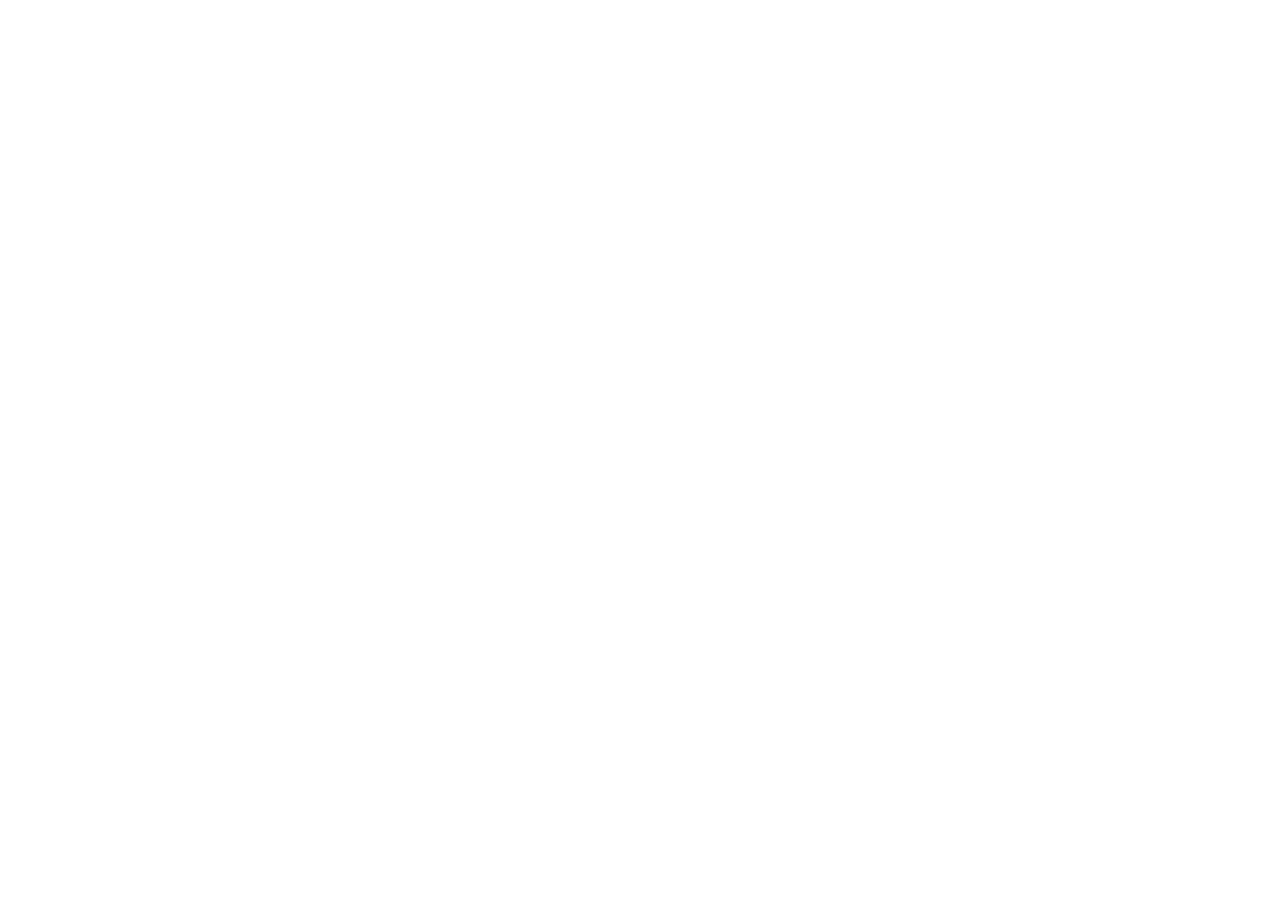
==== index.html @ e7f2ad50 "netflix initialized and banner created" ====
<!DOCTYPE html>
<html lang="en">
<head>
    <meta charset="UTF-8">
    <meta http-equiv="X-UA-Compatible" content="IE=edge">
    <meta name="viewport" content="width=device-width, initial-scale=1.0">
    <title>NETFLIX-CLONE</title>

</head>
<body>
    
</body>
</html>
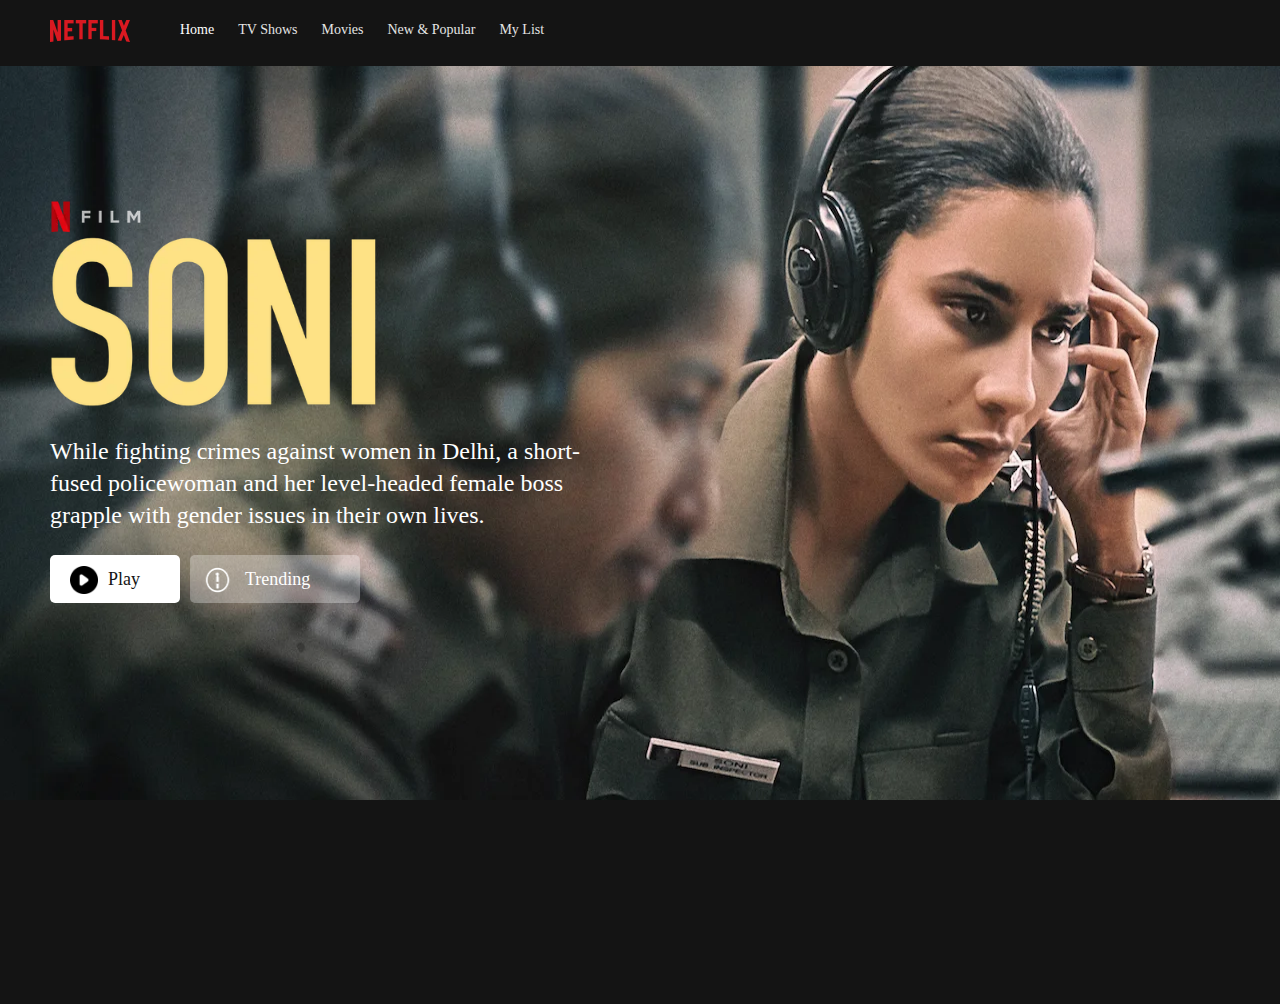
==== commit 8e8e325e: "netflix landing page with banner created" ====
--- a/index.html
+++ b/index.html
@@ -3,11 +3,53 @@
 <head>
     <meta charset="UTF-8">
     <meta http-equiv="X-UA-Compatible" content="IE=edge">
+    <meta http-equiv="Content-Security-Policy" content="upgrade-insecure-requests">
     <meta name="viewport" content="width=device-width, initial-scale=1.0">
     <title>NETFLIX-CLONE</title>
-
+    <link rel="stylesheet" href="./styles/index.css">
+    
 </head>
 <body>
+    <div class="header">
+        <div><img src="./images/netflix_logo.png" alt=""></div>
+        <ul>
+            <li>Home</li>
+            <li>TV Shows</li>
+            <li>Movies</li>
+            <li>New & Popular</li>
+            <li>My List</li>
+        </ul>
+    </div>
+    <div class="home-banner">
+        <div id="home-banner-cover">
+            <img src="./images/home_banner_cover.webp" alt="">
+        </div>
+        <div id="home-banner-trailer">
+            <iframe width="100%" height="800" src="https://www.youtube.com/embed/928gFVXgEPQ" title="YouTube video player" frameborder="0" allow="accelerometer; autoplay; clipboard-write; encrypted-media; gyroscope; picture-in-picture" allowfullscreen></iframe>
+        </div>
+        <div class="home-banner-inner">
+            <img src="./images/home_banner_logo.webp" alt="">
+            <p>While fighting crimes against women in Delhi, a short-fused policewoman and her level-headed female boss grapple with gender issues in their own lives.</p>
+            <div class="home-banner-inner-action">
+                <div id="play-button">
+                    <img src="./images/play-icon.png" alt="">
+                    <p>Play</p>
+                </div>
+                <a href="./trending.html">
+                    <div class="more-info">
+                        <img src="./images/info-icon.png" alt="">
+                        <p>Trending</p>
+                    </div>
+                </a>
+            </div>
+        </div>
+    </div>
+   
     
+   
+   
 </body>
+<script>
+    
+</script>
 </html>--- a/styles/index.css
+++ b/styles/index.css
@@ -0,0 +1,128 @@
+@font-face {
+    font-family: NetflixSans;
+    src: url("./fonts/NetflixSansRegular.ttf")
+    format("truetype");         
+}
+
+@font-face {
+    font-family: NetflixBold;
+    src: url("./fonts/NetflixSansBold.ttf")
+    format("truetype");         
+}
+
+body {
+    margin: 0px 0px 200px 0px;
+    font-family: NetflixSans;
+    background: rgb(20, 20, 20);
+}
+
+h1, h2 {
+    color: white;
+}
+
+.header {
+    width: 100%;
+    position: fixed;
+    background: rgb(20, 20, 20);
+    padding: 20px 50px;
+    display: flex;
+    z-index: 100;
+}
+
+.header img {
+    width: 80px;
+    margin-right: 10px;
+}
+
+.header ul {
+    margin: 0px;
+    list-style-type: none;
+}
+
+.header ul li {
+    display: inline;
+    margin-right: 20px;
+    font-size: 14px;
+    color: #e5e5e5;
+    cursor: pointer;
+}
+
+.header ul li:hover {
+    color: #fafafa;
+}
+
+.header ul li:first-child {
+    color: white;
+}
+
+#home-banner-cover img {
+    width: 100%;
+    height: 800px;
+}
+
+#home-banner-trailer {
+    display: none;
+}
+
+.home-banner-inner {
+    position: absolute;
+    height: 800px;
+    top: 0px;
+    padding: 0px 50px;
+}
+
+.home-banner-inner img {
+    margin-top: 200px;
+    width: 518px;
+}
+
+.home-banner-inner p {
+    font-size: 24px;
+    line-height: 32px;
+    color: white;
+    width: 540px;
+}
+
+.home-banner-inner-action {
+    display: flex;
+}
+
+.home-banner-inner-action a {
+    text-decoration: none;
+}
+
+#play-button {
+    background: white;
+    border-radius: 5px;
+    padding: 8px 20px;
+    display: flex;
+    width: 90px;
+    cursor: pointer;
+}
+
+.more-info {
+    background: rgba(255, 255, 255, 0.3);
+    border-radius: 5px;
+    padding: 8px 10px;
+    display: flex;
+    width: 150px;
+    margin-left: 10px;
+}
+
+#play-button img, .more-info img {
+    width: 35px;
+    height: 28px;
+    margin: 3px 10px 0px 0px;
+}
+
+#play-button p, .more-info p {
+    margin: 0px;
+    color: rgb(20, 20, 20);
+    font-size: 18px;
+}
+
+.more-info p {
+    margin: 0px;
+    color: white;
+    font-size: 18px;
+}
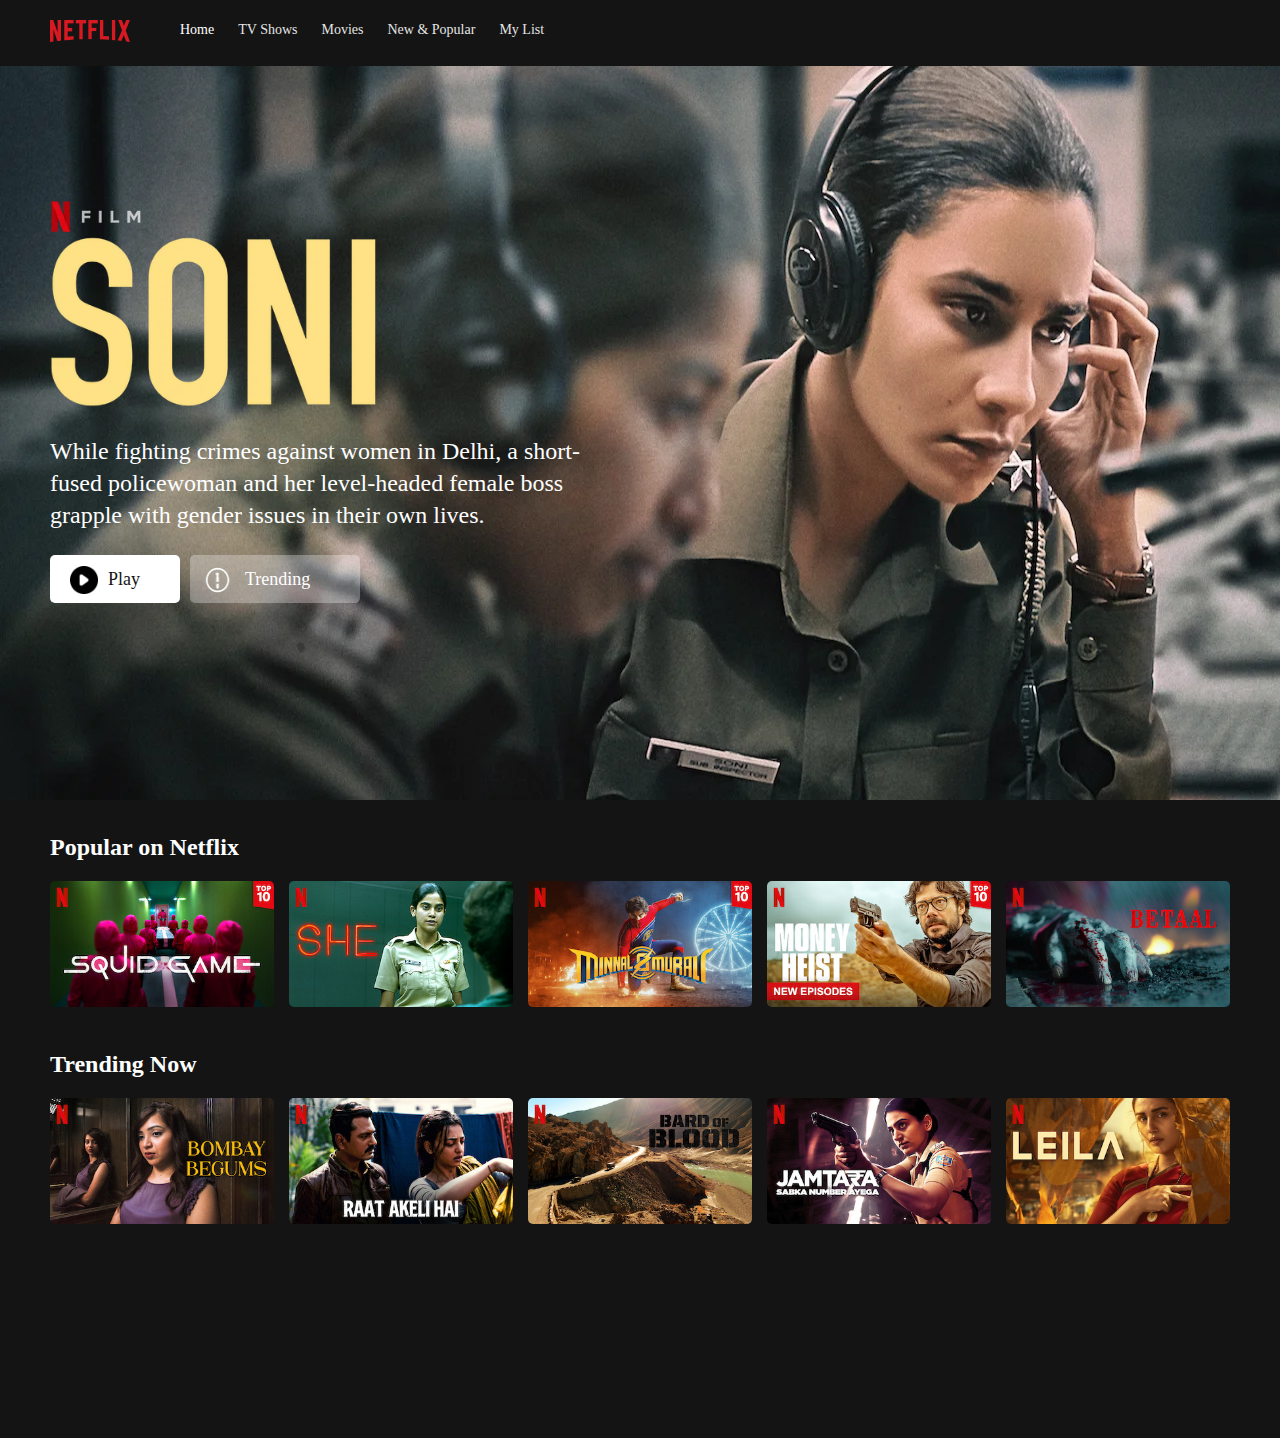
==== commit dbc584b7: "netflix popular and trending now updated" ====
--- a/index.html
+++ b/index.html
@@ -44,9 +44,46 @@
             </div>
         </div>
     </div>
-   
-    
-   
+    <div class="container">
+        <h2>Popular on Netflix</h2>
+        <div class="tiles-container">
+            <div class="tiles">
+                <img src="./images/category-1.jpeg" alt="">
+            </div>
+            <div class="tiles">
+                <img src="./images/category-2.jpeg" alt="">
+            </div>
+            <div class="tiles">
+                <img src="./images/category-3.jpeg" alt="">
+            </div>
+            <div class="tiles">
+                <img src="./images/category-4.jpeg" alt="">
+            </div>
+            <div class="tiles">
+                <img src="./images/category-5.jpeg" alt="">
+            </div>
+        </div>
+    </div>
+    <div class="container">
+        <h2>Trending Now</h2>
+        <div class="tiles-container">
+            <div class="tiles">
+                <img src="./images/category-6.jpeg" alt="">
+            </div>
+            <div class="tiles">
+                <img src="./images/category-7.jpeg" alt="">
+            </div>
+            <div class="tiles">
+                <img src="./images/category-8.jpeg" alt="">
+            </div>
+            <div class="tiles">
+                <img src="./images/category-9.jpeg" alt="">
+            </div>
+            <div class="tiles">
+                <img src="./images/category-10.jpeg" alt="">
+            </div>
+        </div>
+    </div>
    
 </body>
 <script>
--- a/styles/index.css
+++ b/styles/index.css
@@ -126,3 +126,21 @@
     color: white;
     font-size: 18px;
 }
+
+.container {
+    padding: 10px 50px;
+}
+
+.tiles-container {
+    display: flex;
+    justify-content: space-between;
+}
+
+.tiles {
+    width: 19%;
+}
+
+.tiles img {
+    width: 100%;
+    border-radius: 5px;
+}
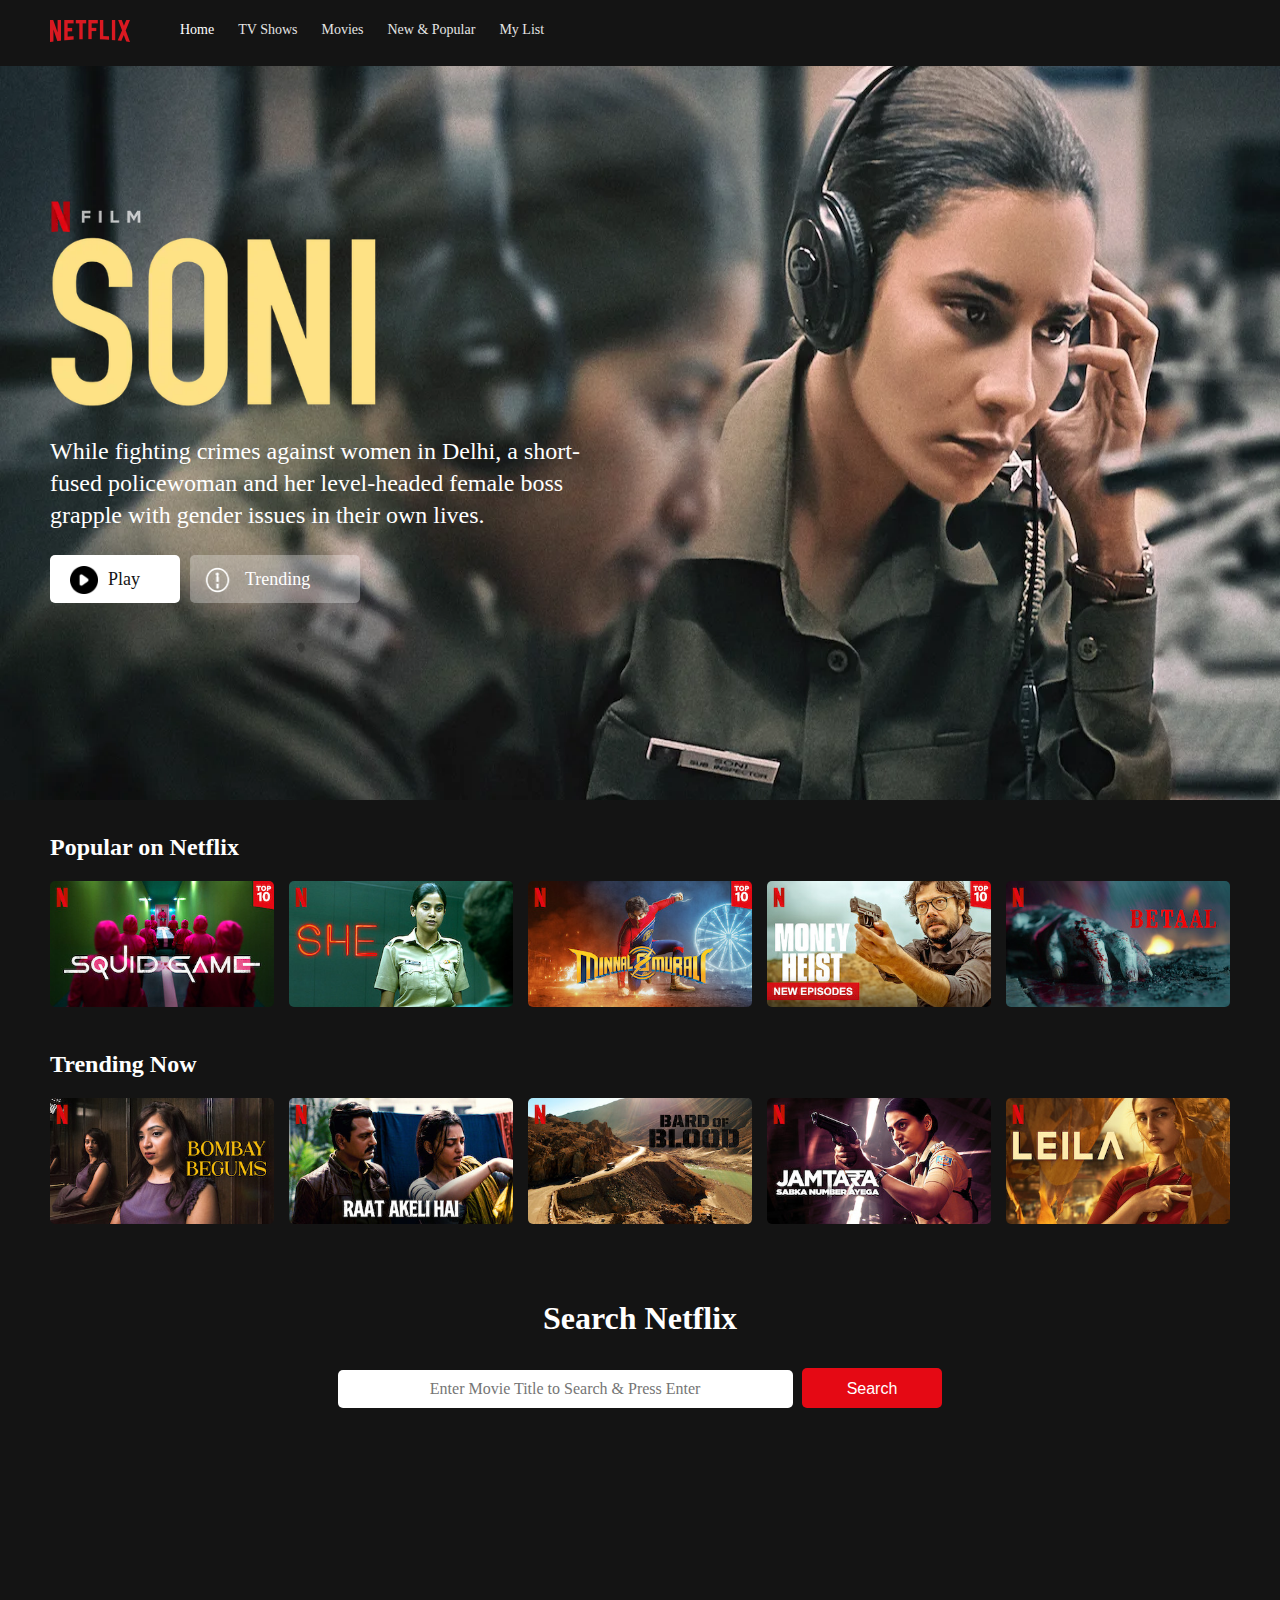
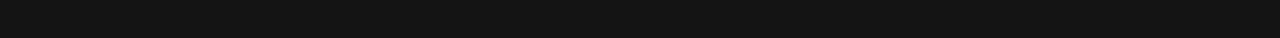
==== commit c9dddc91: "searching movie part done" ====
--- a/index.html
+++ b/index.html
@@ -5,6 +5,10 @@
     <meta http-equiv="X-UA-Compatible" content="IE=edge">
     <meta http-equiv="Content-Security-Policy" content="upgrade-insecure-requests">
     <meta name="viewport" content="width=device-width, initial-scale=1.0">
+    <link rel="shortcut icon" href="https://assets.nflxext.com/ffe/siteui/common/icons/nficon2016.ico">    
+    <link type="text/css" rel="stylesheet" href="https://assets.nflxext.com/web/ffe/wp/less/pages/akiraClient.da117686b385baecb300.css" data-uia="botLink">
+    <link type="text/css" rel="stylesheet" href="https://assets.nflxext.com/web/ffe/wp/less/core/error-page.b122c37502204303115a.css" data-uia="botLink">
+    <link type="text/css" rel="stylesheet" data-uia="botLink">
     <title>NETFLIX-CLONE</title>
     <link rel="stylesheet" href="./styles/index.css">
     
@@ -84,9 +88,17 @@
             </div>
         </div>
     </div>
-   
+    <div class="container" id="search-container">
+        <h1>Search Netflix</h1>
+        <div>
+            <input type="text" id="search-box" placeholder="Enter Movie Title to Search & Press Enter">
+            <button id="search-button">Search</button>
+        </div>
+        <p id="search-status"></p>
+        <div id="search-results"></div>
+    </div>
+    <div id="movie-container"></div>
 </body>
-<script>
-    
+<script src="./scripts/index.js">
 </script>
 </html>--- a/styles/index.css
+++ b/styles/index.css
@@ -144,3 +144,141 @@
     width: 100%;
     border-radius: 5px;
 }
+
+#search-container {
+    margin: 30px 0px;
+    text-align: center;
+}
+
+#search-box {
+    background: white;
+    border: none;
+    outline: none;
+    padding: 10px 15px;
+    width: 425px;
+    font-size: 16px;
+    font-family: NetflixSans;
+    margin: 0px;
+    margin-right: 5px;
+    border-radius: 5px;
+    text-align: center;
+}
+
+#search-button {
+    background: #E50914;
+    color: white;
+    border: none;
+    padding: 12px 45px 10px;
+    font-size: 16px;
+    margin: 10px 0px 0px 0px;
+    cursor: pointer;
+    border-radius: 5px;
+}
+
+#search-container p {
+    margin: 20px 0px;
+    font-size: 14px;
+    color: #e5e5e5;
+}
+
+#search-results {
+    display: grid;
+    grid-template-columns: repeat(3, 300px);
+    margin: 0px auto;
+    row-gap: 10px;
+    column-gap: 10px;
+    width: 950px;
+}
+
+#search-results > div > img {
+    width: 100%;
+    height: 460px;
+    border-top-left-radius: 5px;
+    border-top-right-radius: 5px;
+}
+
+#search-results > div {
+    text-align: left;
+    background: white;
+    border-radius: 5px;
+    cursor: pointer;
+}
+
+#search-results > div > div {
+    display: flex;
+    justify-content: space-between;
+    padding: 0px 10px;
+}
+
+#search-results > div > div > div {
+    width: 75%;
+}
+
+#search-results > div > div > div > h4 {
+    margin: 5px 0px 5px;
+}
+
+#search-results > div > div > div > h6 {
+    margin: 5px 0px 0px;
+    color: #E50914;
+    font-family: NetflixBold;
+}
+
+#search-results > div > div > div > p {
+    margin: 0px;
+    margin-bottom: 10px;
+    color: rgb(20, 20, 20);
+}
+
+#search-results > div > div > p {
+    margin: 0px;
+    margin-top: 20px;
+    font-family: NetflixBold;
+    font-size: 18px;
+    color: rgb(20, 20, 20);
+}
+
+.imdb-star {
+    width: 20px;
+}
+
+#movie-container {
+    display: none;
+    width: 100%;
+    position: fixed;
+    background:rgba(0, 0, 0, 1);
+    z-index: 101;
+    top: 0px;
+    left: 0px;
+    bottom: 0px;
+    color: white;
+    text-align: center;
+    padding: 20px 0px;
+}
+
+#movie-container > div {
+    width: 60%;
+    margin: 0px auto;
+}
+
+#movie-container > div > h3 {
+    color: #e5e5e5;
+    margin: 5px 0px;
+}
+
+#movie-container > div > h3:nth-last-child(2){
+    white-space: nowrap; 
+    width: 100%; 
+    overflow: hidden;
+    text-overflow: ellipsis; 
+}
+
+#movie-container > div > div {
+    background: #e5e5e5;
+    cursor: pointer;
+    width: 80px;
+    border-radius: 5px;
+    padding: 10px 15px;
+    margin: 20px auto 0px;
+    color: rgb(20, 20, 20);
+}